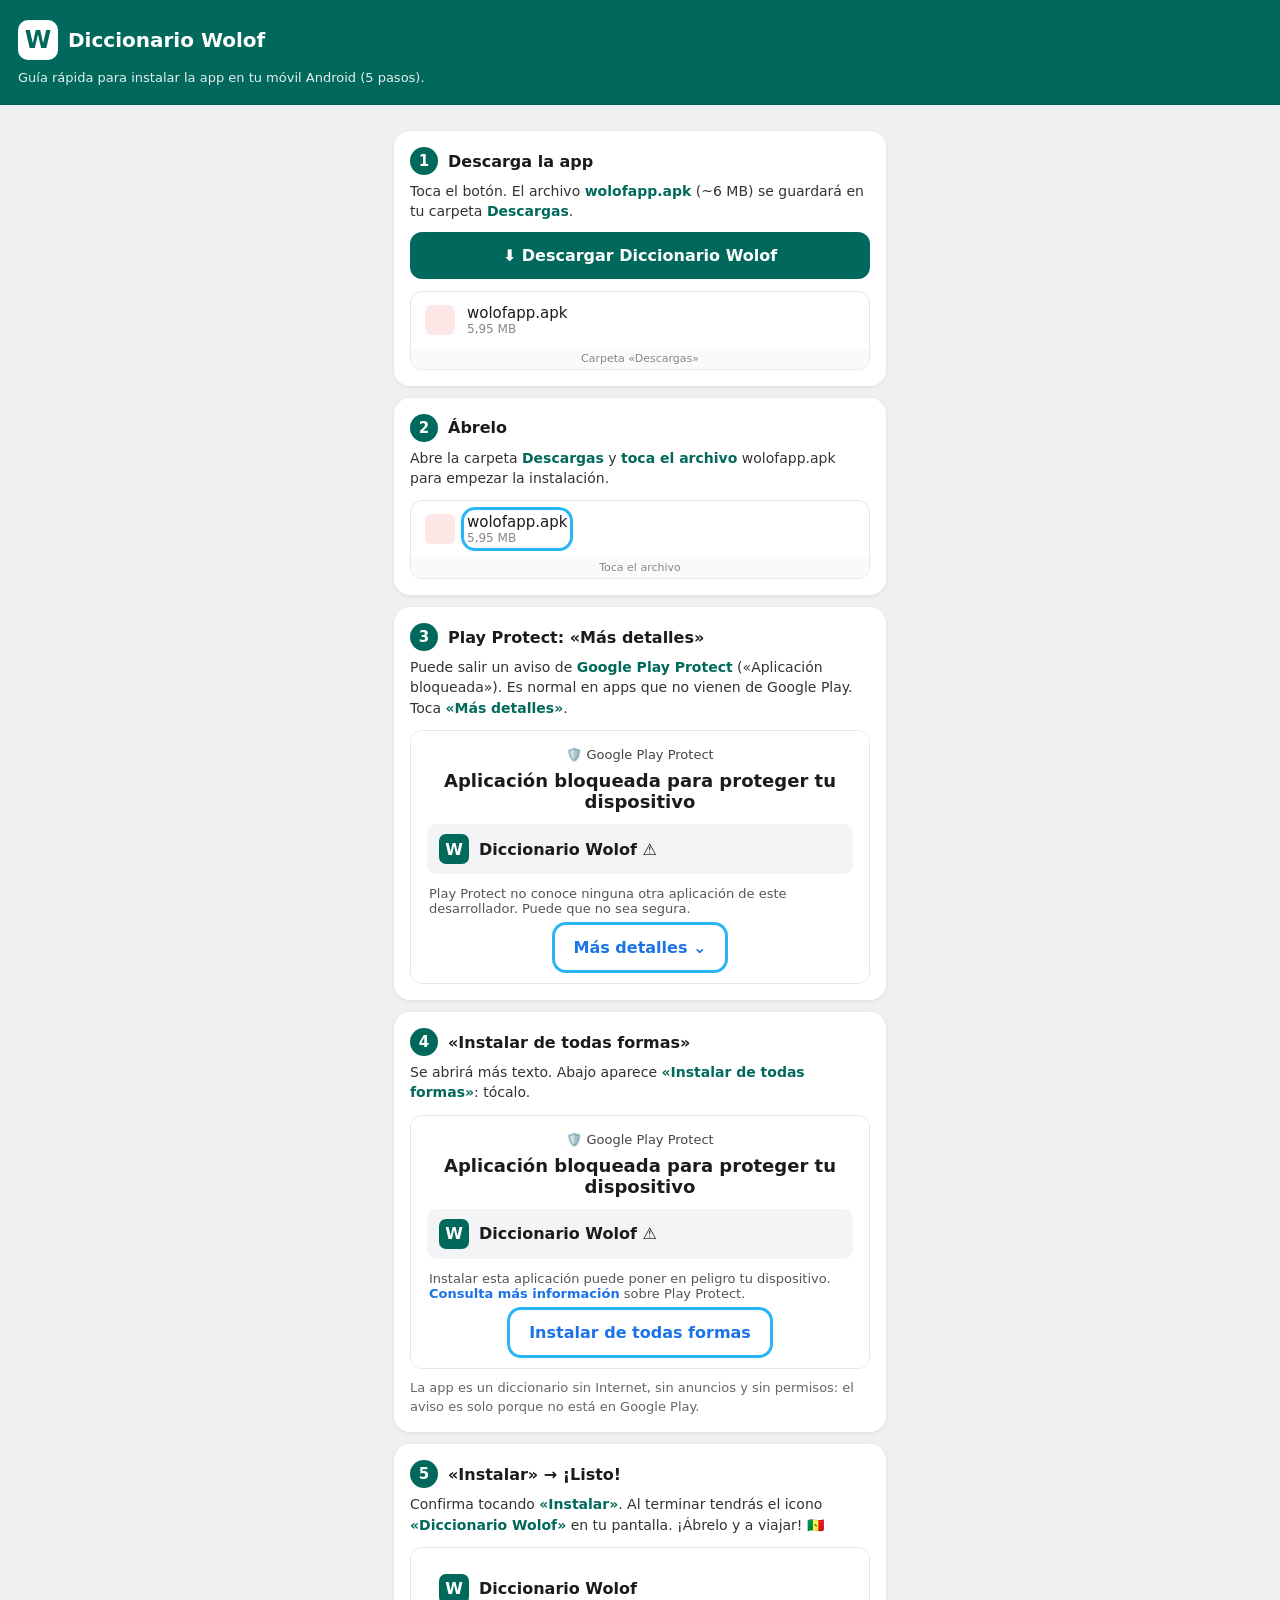
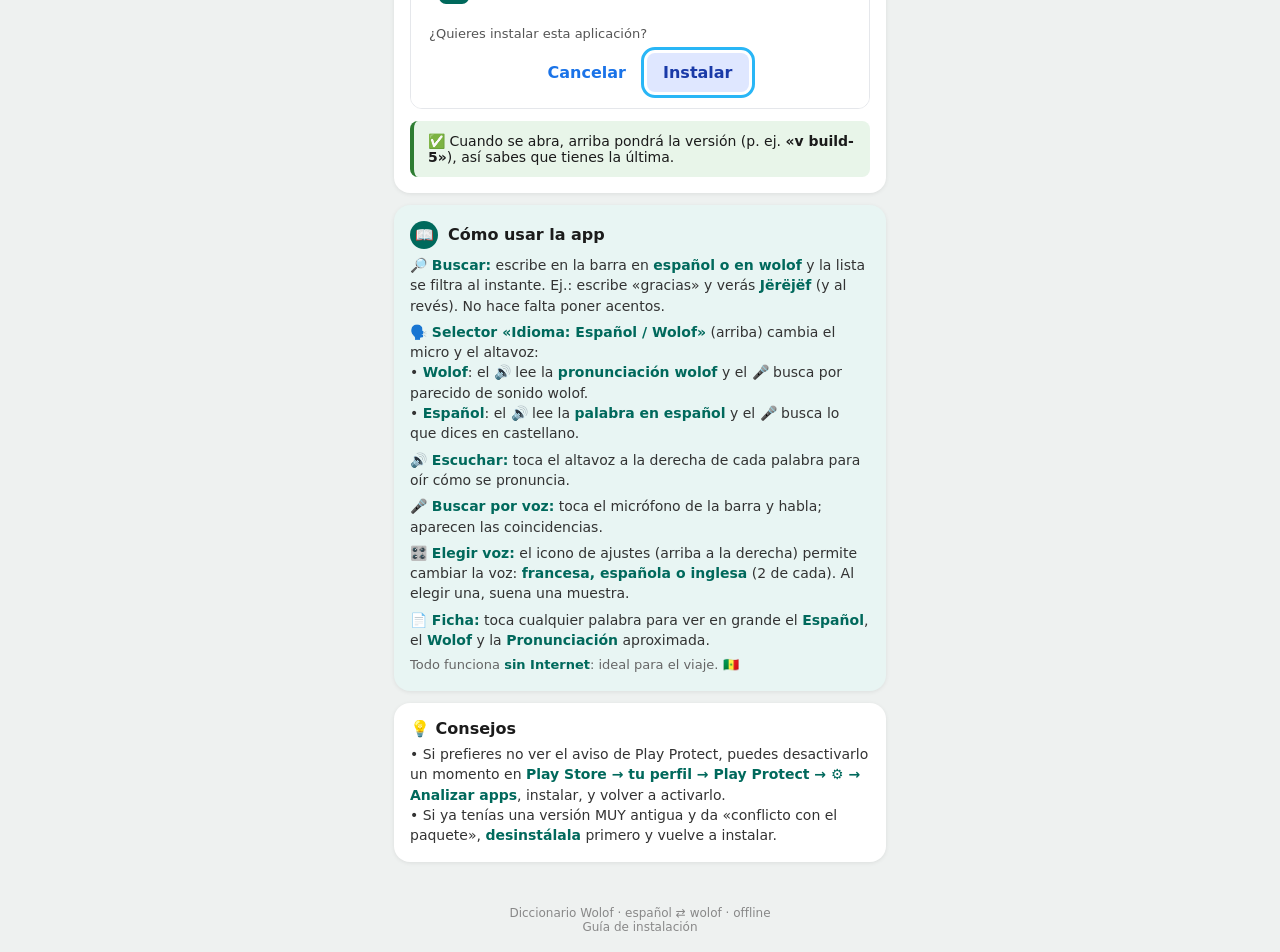
==== DiccionarioWolof/docs/COMO_INSTALAR.html @ 00aa9880 "Add mobile install + usage guide (docs/COMO_INSTALAR.html) - Mini-manual para móvil con los pasos de" ====
<!DOCTYPE html>
<html lang="es">
<head>
<meta charset="utf-8">
<meta name="viewport" content="width=device-width, initial-scale=1">
<title>Cómo instalar Diccionario Wolof</title>
<style>
  :root{ --green:#00695c; --ink:#1b1b1b; --soft:#f3f4f6; }
  *{ box-sizing:border-box; -webkit-tap-highlight-color:transparent; }
  body{ margin:0; font-family:system-ui,-apple-system,"Segoe UI",Roboto,sans-serif;
        background:#eef1f0; color:var(--ink); }
  header{ background:var(--green); color:#fff; padding:20px 18px; }
  header .ic{ display:inline-flex; width:40px; height:40px; border-radius:10px;
    background:#fff; color:var(--green); align-items:center; justify-content:center;
    font-weight:800; font-size:24px; vertical-align:middle; margin-right:10px; }
  header h1{ display:inline; font-size:20px; margin:0; vertical-align:middle; }
  header p{ margin:10px 0 0; font-size:13px; opacity:.9; }
  .wrap{ max-width:520px; margin:0 auto; padding:14px; }
  .step{ background:#fff; border-radius:16px; padding:16px; margin:12px 0;
    box-shadow:0 1px 4px rgba(0,0,0,.08); }
  .step h2{ font-size:16px; margin:0 0 6px; display:flex; align-items:center; gap:10px; }
  .num{ flex:none; width:28px; height:28px; border-radius:50%; background:var(--green);
    color:#fff; font-size:15px; display:flex; align-items:center; justify-content:center; }
  .step p{ margin:6px 0 0; font-size:14px; line-height:1.45; color:#333; }
  .step p b{ color:var(--green); }
  /* Botón grande de descarga */
  .dl{ display:block; text-align:center; background:var(--green); color:#fff;
    text-decoration:none; font-weight:700; padding:14px; border-radius:12px; margin-top:10px; }
  /* Maquetas (recreaciones de las pantallas) */
  .mock{ margin-top:12px; border:1px solid #e5e7eb; border-radius:12px; overflow:hidden; }
  .mockcap{ font-size:11px; color:#888; text-align:center; padding:4px; background:#fafafa; }
  /* Fila de Descargas */
  .file{ display:flex; align-items:center; gap:12px; padding:12px 14px; }
  .file .doc{ width:30px; height:30px; border-radius:6px; background:#fde7e7; }
  .file .nm{ font-size:15px; } .file .sz{ font-size:12px; color:#888; }
  .hl{ outline:3px solid #29b6f6; outline-offset:3px; border-radius:8px; }
  /* Diálogo Play Protect */
  .dlg{ background:#fff; padding:16px; }
  .dlg .pp{ text-align:center; font-size:13px; color:#444; }
  .dlg .ttl{ text-align:center; font-size:18px; font-weight:700; margin:8px 0 12px; }
  .chip{ display:flex; align-items:center; gap:10px; background:var(--soft);
    border-radius:10px; padding:10px 12px; font-weight:600; }
  .appic{ width:30px; height:30px; border-radius:7px; background:var(--green);
    color:#fff; font-weight:800; display:flex; align-items:center; justify-content:center; }
  .dlg .tx{ font-size:13px; color:#555; margin:12px 2px; }
  .link{ color:#1a73e8; font-weight:600; }
  .btnrow{ text-align:center; margin-top:8px; }
  .btn{ display:inline-block; padding:10px 16px; border-radius:8px; font-weight:700; }
  .btn.ghost{ color:#1a73e8; } .btn.fill{ background:#dfe7ff; color:#1a3aa8; }
  .ok{ background:#e8f5e9; border-left:4px solid #2e7d32; padding:12px 14px;
    border-radius:8px; font-size:14px; }
  footer{ text-align:center; font-size:12px; color:#888; padding:18px; }
</style>
</head>
<body>
<header>
  <div><span class="ic">W</span><h1>Diccionario Wolof</h1></div>
  <p>Guía rápida para instalar la app en tu móvil Android (5 pasos).</p>
</header>

<div class="wrap">

  <div class="step">
    <h2><span class="num">1</span> Descarga la app</h2>
    <p>Toca el botón. El archivo <b>wolofapp.apk</b> (~6&nbsp;MB) se guardará en
      tu carpeta <b>Descargas</b>.</p>
    <a class="dl" href="https://github.com/mqeurope-png/bomedia-forms/releases/latest/download/app-release.apk">⬇️ Descargar Diccionario Wolof</a>
    <div class="mock">
      <div class="file"><div class="doc"></div>
        <div><div class="nm">wolofapp.apk</div><div class="sz">5,95 MB</div></div>
      </div>
      <div class="mockcap">Carpeta «Descargas»</div>
    </div>
  </div>

  <div class="step">
    <h2><span class="num">2</span> Ábrelo</h2>
    <p>Abre la carpeta <b>Descargas</b> y <b>toca el archivo</b> wolofapp.apk para
      empezar la instalación.</p>
    <div class="mock">
      <div class="file"><div class="doc"></div>
        <div class="hl"><div class="nm">wolofapp.apk</div><div class="sz">5,95 MB</div></div>
      </div>
      <div class="mockcap">Toca el archivo</div>
    </div>
  </div>

  <div class="step">
    <h2><span class="num">3</span> Play Protect: «Más detalles»</h2>
    <p>Puede salir un aviso de <b>Google Play Protect</b> («Aplicación bloqueada»).
      Es normal en apps que no vienen de Google Play. Toca <b>«Más detalles»</b>.</p>
    <div class="mock"><div class="dlg">
      <div class="pp">🛡️ Google Play Protect</div>
      <div class="ttl">Aplicación bloqueada para proteger tu dispositivo</div>
      <div class="chip"><span class="appic">W</span> Diccionario Wolof ⚠️</div>
      <div class="tx">Play Protect no conoce ninguna otra aplicación de este desarrollador. Puede que no sea segura.</div>
      <div class="btnrow"><span class="btn ghost hl">Más detalles ⌄</span></div>
    </div></div>
  </div>

  <div class="step">
    <h2><span class="num">4</span> «Instalar de todas formas»</h2>
    <p>Se abrirá más texto. Abajo aparece <b>«Instalar de todas formas»</b>: tócalo.</p>
    <div class="mock"><div class="dlg">
      <div class="pp">🛡️ Google Play Protect</div>
      <div class="ttl">Aplicación bloqueada para proteger tu dispositivo</div>
      <div class="chip"><span class="appic">W</span> Diccionario Wolof ⚠️</div>
      <div class="tx">Instalar esta aplicación puede poner en peligro tu dispositivo.
        <span class="link">Consulta más información</span> sobre Play Protect.</div>
      <div class="btnrow"><span class="btn ghost hl">Instalar de todas formas</span></div>
    </div></div>
    <p style="margin-top:10px;font-size:13px;color:#666;">La app es un diccionario
      sin Internet, sin anuncios y sin permisos: el aviso es solo porque no está
      en Google Play.</p>
  </div>

  <div class="step">
    <h2><span class="num">5</span> «Instalar» → ¡Listo!</h2>
    <p>Confirma tocando <b>«Instalar»</b>. Al terminar tendrás el icono
      <b>«Diccionario Wolof»</b> en tu pantalla. ¡Ábrelo y a viajar! 🇸🇳</p>
    <div class="mock"><div class="dlg">
      <div class="chip" style="background:#fff;"><span class="appic">W</span> Diccionario Wolof</div>
      <div class="tx">¿Quieres instalar esta aplicación?</div>
      <div class="btnrow">
        <span class="btn ghost">Cancelar</span>
        <span class="btn fill hl">Instalar</span>
      </div>
    </div></div>
    <div class="ok" style="margin-top:12px;">✅ Cuando se abra, arriba pondrá la
      versión (p. ej. <b>«v build-5»</b>), así sabes que tienes la última.</div>
  </div>

  <div class="step" style="background:#e8f5f3;">
    <h2><span class="num">📖</span> Cómo usar la app</h2>
    <p><b>🔎 Buscar:</b> escribe en la barra en <b>español o en wolof</b> y la
      lista se filtra al instante. Ej.: escribe «gracias» y verás <b>Jërëjëf</b>
      (y al revés). No hace falta poner acentos.</p>
    <p><b>🗣️ Selector «Idioma: Español / Wolof»</b> (arriba) cambia el micro y el
      altavoz:<br>
      • <b>Wolof</b>: el 🔊 lee la <b>pronunciación wolof</b> y el 🎤 busca por
      parecido de sonido wolof.<br>
      • <b>Español</b>: el 🔊 lee la <b>palabra en español</b> y el 🎤 busca lo
      que dices en castellano.</p>
    <p><b>🔊 Escuchar:</b> toca el altavoz a la derecha de cada palabra para oír
      cómo se pronuncia.</p>
    <p><b>🎤 Buscar por voz:</b> toca el micrófono de la barra y habla; aparecen
      las coincidencias.</p>
    <p><b>🎛️ Elegir voz:</b> el icono de ajustes (arriba a la derecha) permite
      cambiar la voz: <b>francesa, española o inglesa</b> (2 de cada). Al elegir
      una, suena una muestra.</p>
    <p><b>📄 Ficha:</b> toca cualquier palabra para ver en grande el <b>Español</b>,
      el <b>Wolof</b> y la <b>Pronunciación</b> aproximada.</p>
    <p style="font-size:13px;color:#666;">Todo funciona <b>sin Internet</b>: ideal
      para el viaje. 🇸🇳</p>
  </div>

  <div class="step">
    <h2>💡 Consejos</h2>
    <p>• Si prefieres no ver el aviso de Play Protect, puedes desactivarlo un
      momento en <b>Play Store → tu perfil → Play Protect → ⚙️ → Analizar apps</b>,
      instalar, y volver a activarlo.<br>
      • Si ya tenías una versión MUY antigua y da «conflicto con el paquete»,
      <b>desinstálala</b> primero y vuelve a instalar.</p>
  </div>

</div>

<footer>Diccionario Wolof · español ⇄ wolof · offline<br>Guía de instalación</footer>
</body>
</html>
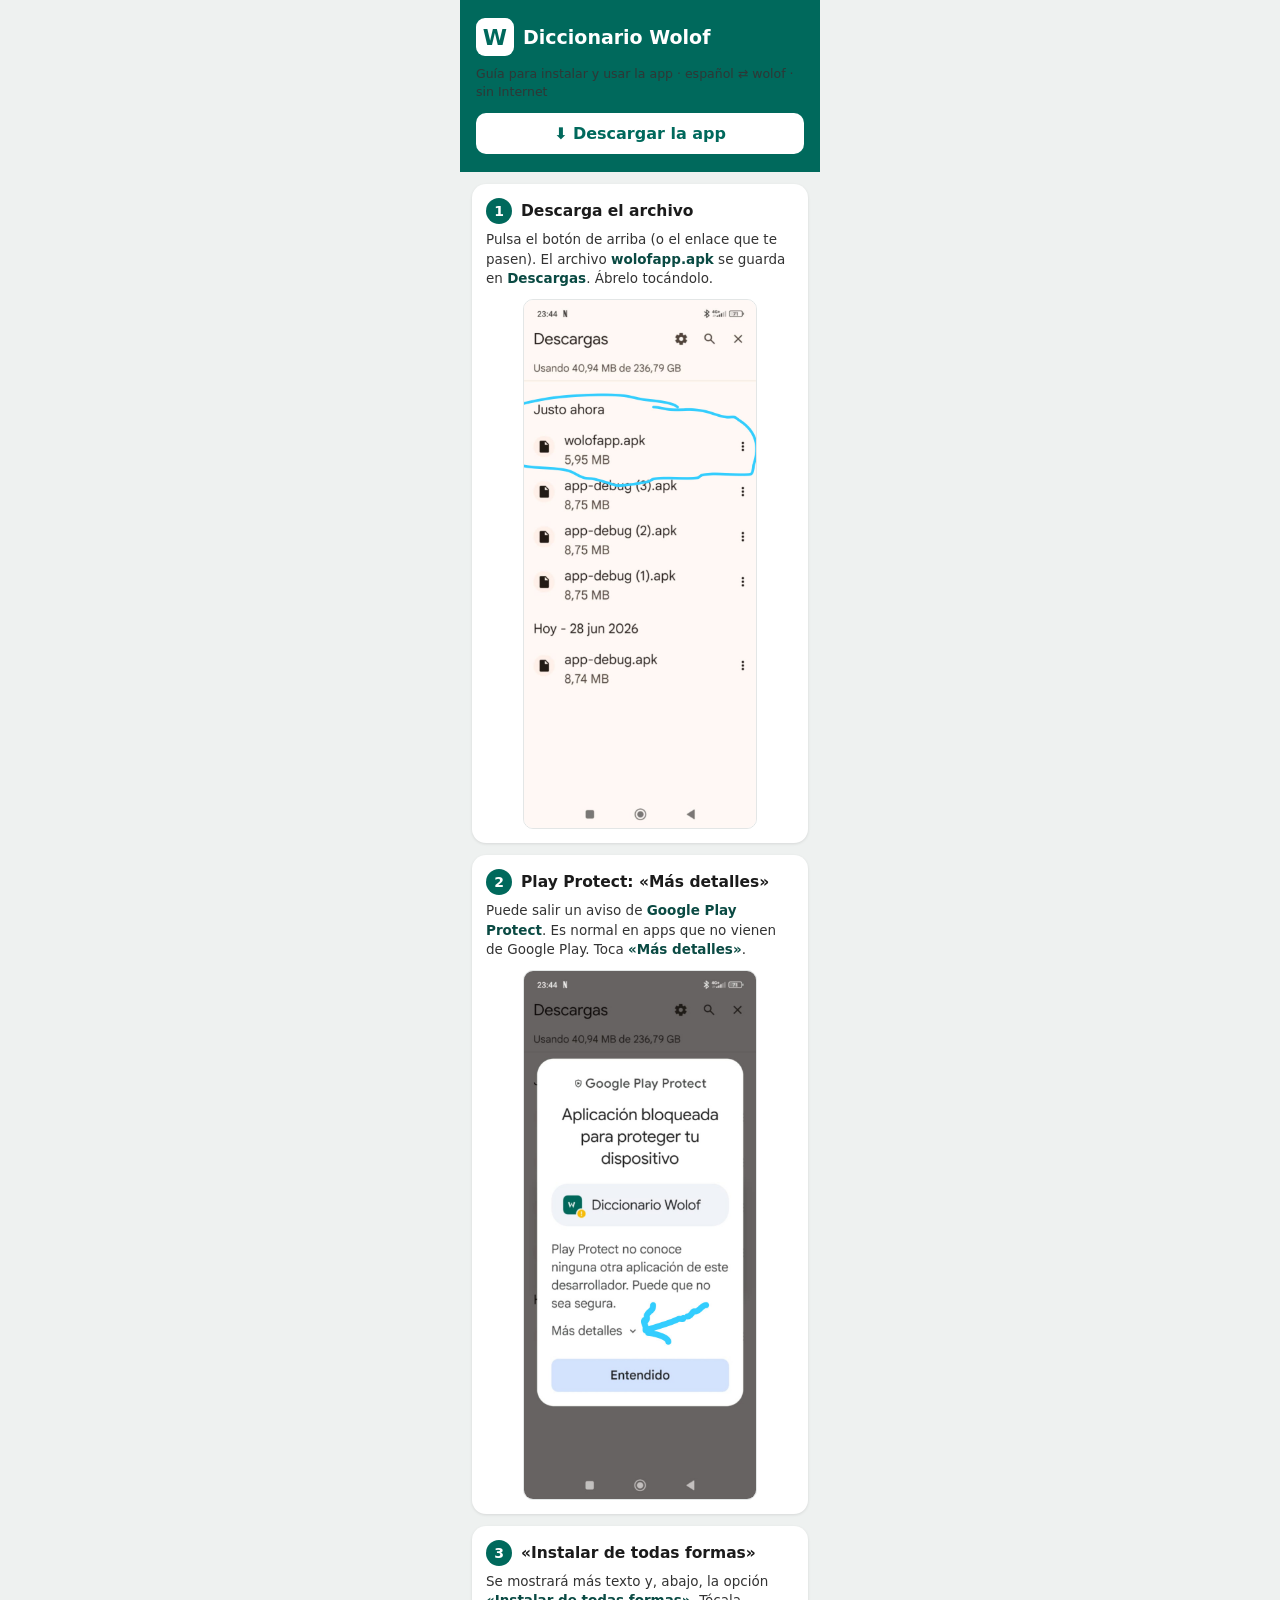
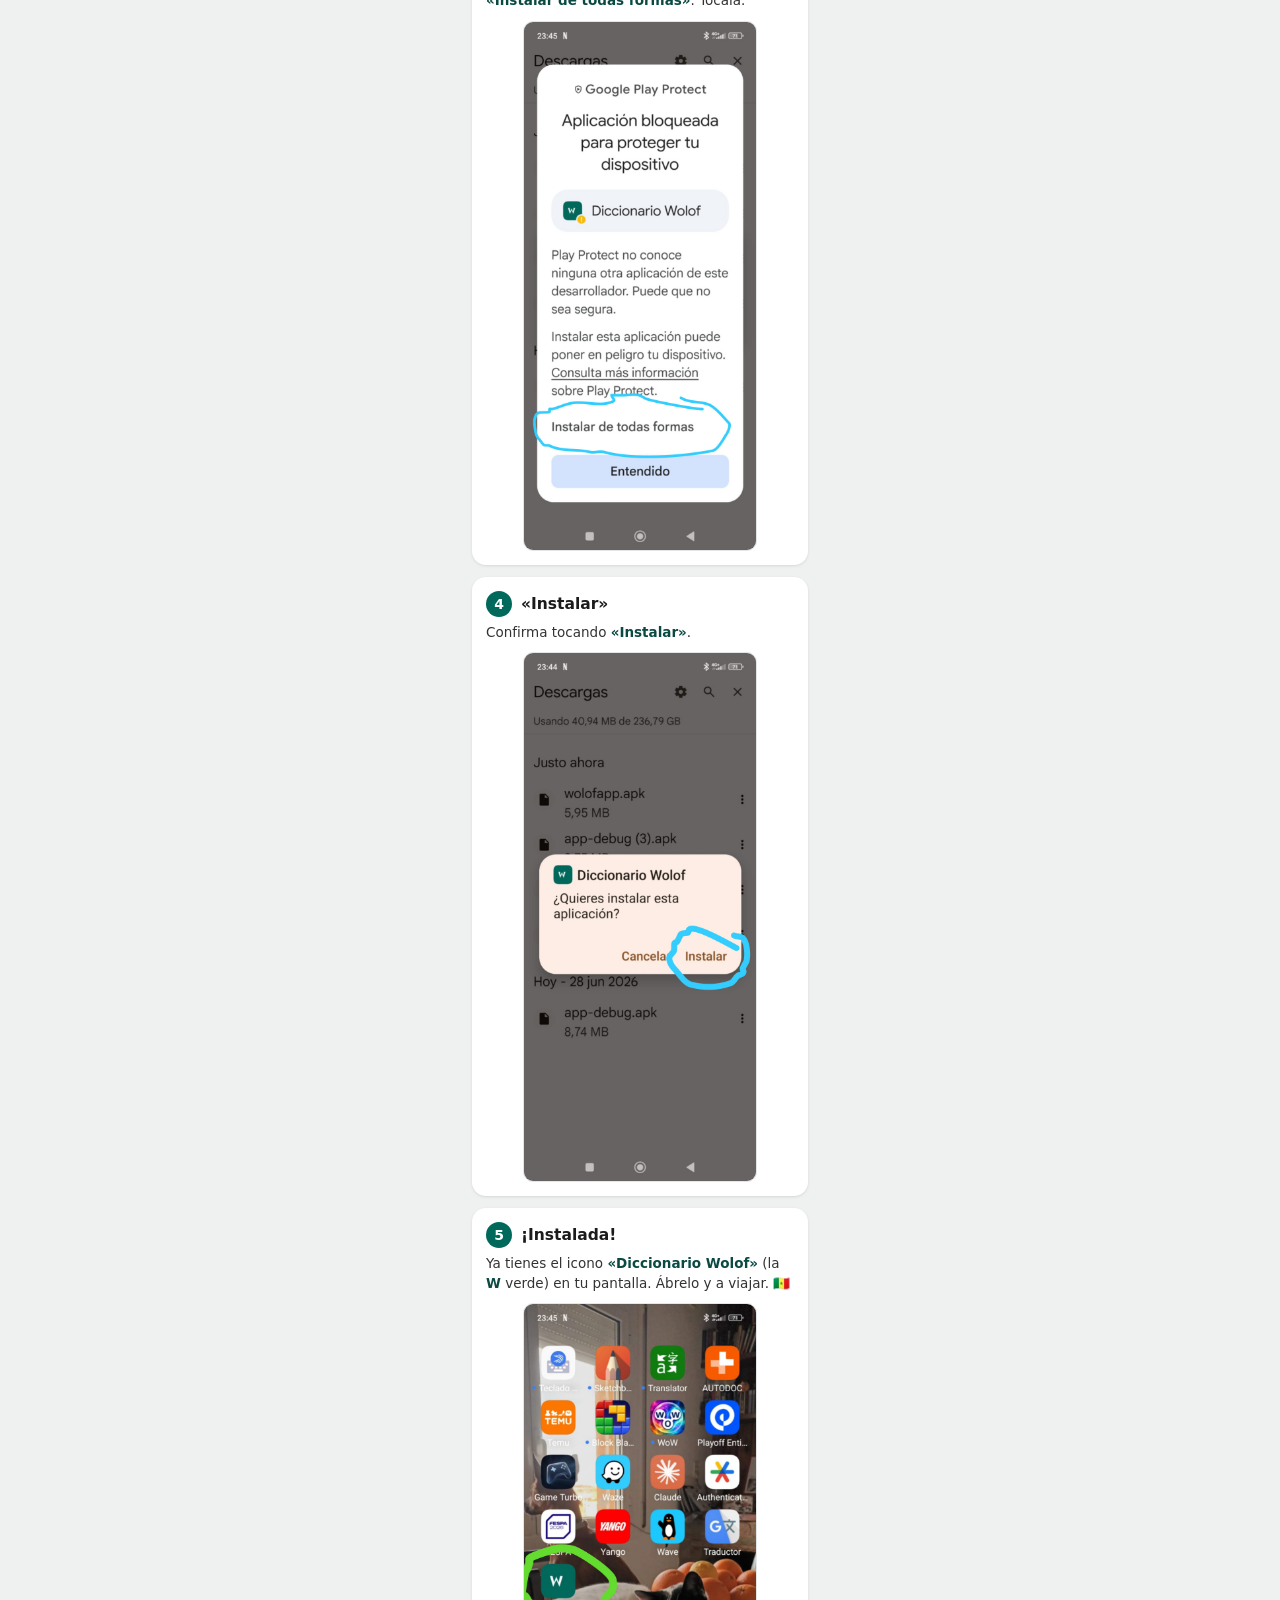
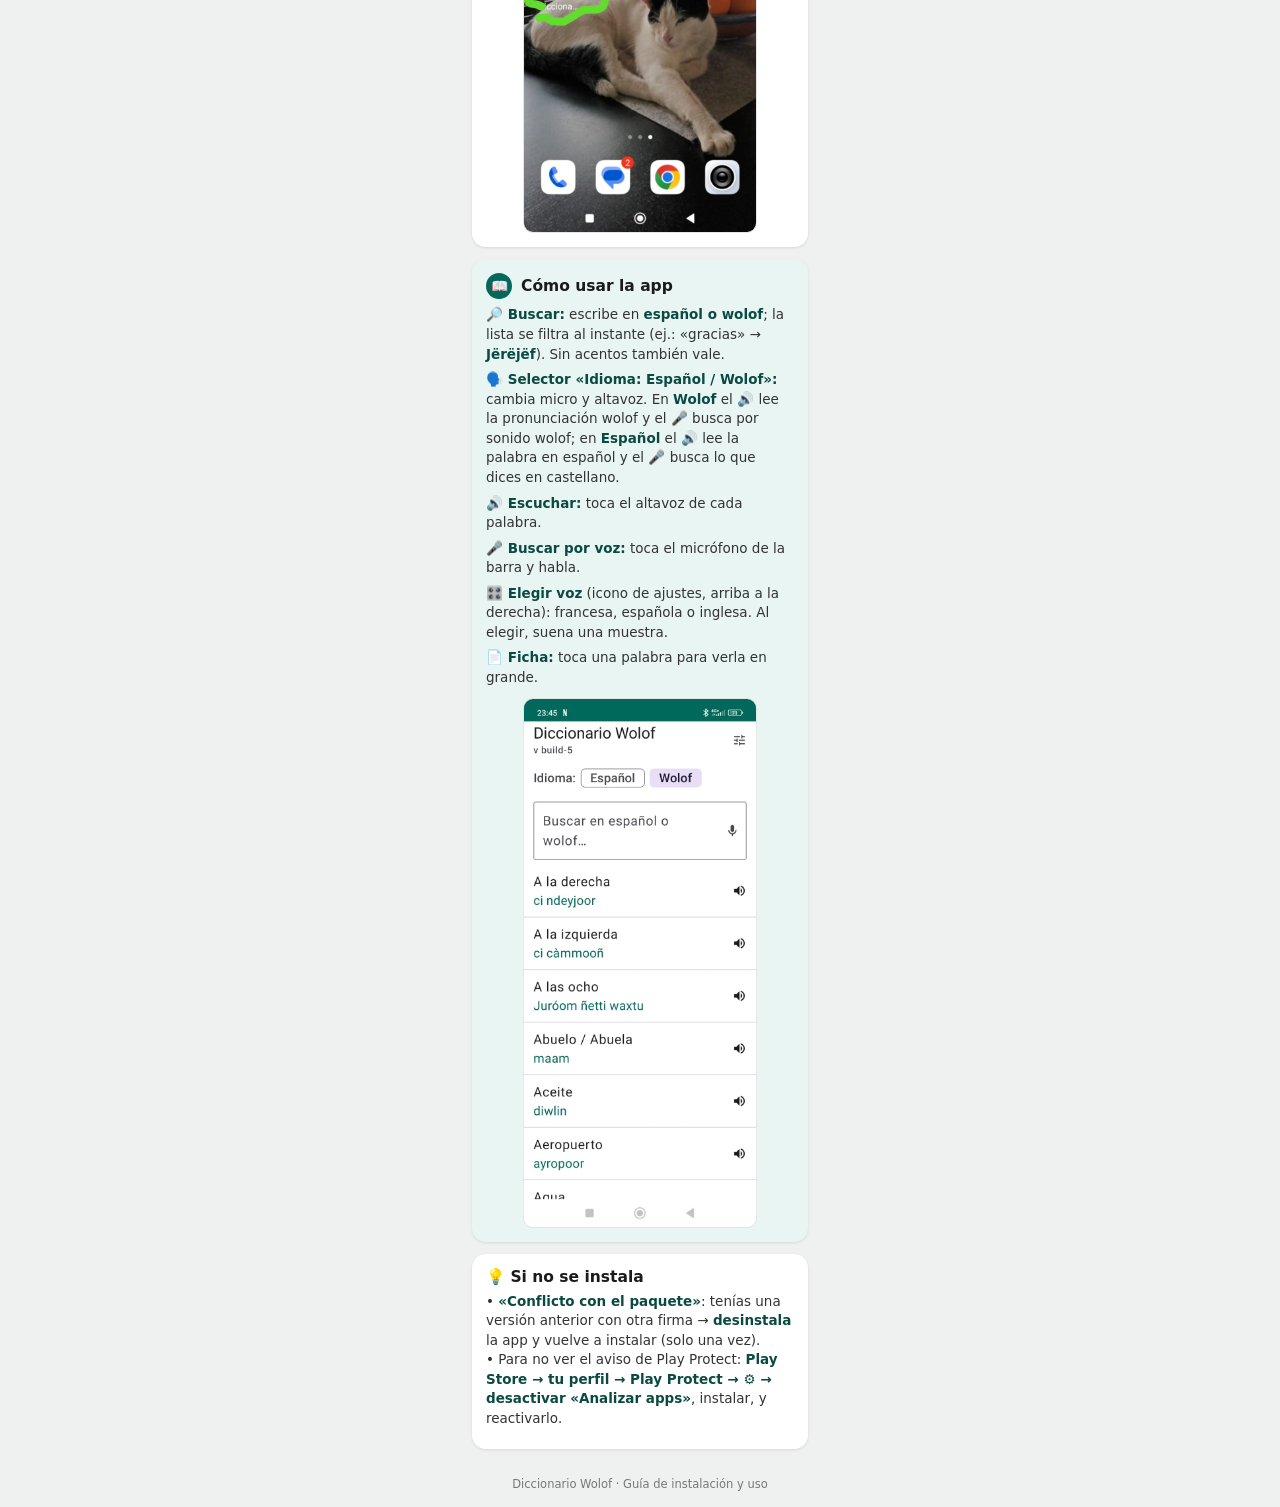
==== commit 9b0ffdcf: "Install/usage guide with the user's REAL screenshots + phone-size PDF - docs/COMO_INSTALAR.html ahor" ====
--- a/DiccionarioWolof/docs/COMO_INSTALAR.html
+++ b/DiccionarioWolof/docs/COMO_INSTALAR.html
@@ -3,168 +3,87 @@
 <head>
 <meta charset="utf-8">
 <meta name="viewport" content="width=device-width, initial-scale=1">
-<title>Cómo instalar Diccionario Wolof</title>
+<title>Diccionario Wolof — Guía de instalación y uso</title>
 <style>
-  :root{ --green:#00695c; --ink:#1b1b1b; --soft:#f3f4f6; }
-  *{ box-sizing:border-box; -webkit-tap-highlight-color:transparent; }
-  body{ margin:0; font-family:system-ui,-apple-system,"Segoe UI",Roboto,sans-serif;
-        background:#eef1f0; color:var(--ink); }
-  header{ background:var(--green); color:#fff; padding:20px 18px; }
-  header .ic{ display:inline-flex; width:40px; height:40px; border-radius:10px;
+  @page { size: 360px 740px; margin: 0; }
+  :root{ --green:#00695c; }
+  *{ box-sizing:border-box; }
+  html,body{ margin:0; }
+  body{ font-family:system-ui,-apple-system,"Segoe UI",Roboto,sans-serif;
+    color:#1b1b1b; background:#eef1f0; -webkit-print-color-adjust:exact; print-color-adjust:exact; }
+  .page{ width:360px; margin:0 auto; }
+  header{ background:var(--green); color:#fff; padding:18px 16px; }
+  header .ic{ display:inline-flex; width:38px; height:38px; border-radius:9px;
     background:#fff; color:var(--green); align-items:center; justify-content:center;
-    font-weight:800; font-size:24px; vertical-align:middle; margin-right:10px; }
-  header h1{ display:inline; font-size:20px; margin:0; vertical-align:middle; }
-  header p{ margin:10px 0 0; font-size:13px; opacity:.9; }
-  .wrap{ max-width:520px; margin:0 auto; padding:14px; }
-  .step{ background:#fff; border-radius:16px; padding:16px; margin:12px 0;
-    box-shadow:0 1px 4px rgba(0,0,0,.08); }
-  .step h2{ font-size:16px; margin:0 0 6px; display:flex; align-items:center; gap:10px; }
-  .num{ flex:none; width:28px; height:28px; border-radius:50%; background:var(--green);
-    color:#fff; font-size:15px; display:flex; align-items:center; justify-content:center; }
-  .step p{ margin:6px 0 0; font-size:14px; line-height:1.45; color:#333; }
-  .step p b{ color:var(--green); }
-  /* Botón grande de descarga */
-  .dl{ display:block; text-align:center; background:var(--green); color:#fff;
-    text-decoration:none; font-weight:700; padding:14px; border-radius:12px; margin-top:10px; }
-  /* Maquetas (recreaciones de las pantallas) */
-  .mock{ margin-top:12px; border:1px solid #e5e7eb; border-radius:12px; overflow:hidden; }
-  .mockcap{ font-size:11px; color:#888; text-align:center; padding:4px; background:#fafafa; }
-  /* Fila de Descargas */
-  .file{ display:flex; align-items:center; gap:12px; padding:12px 14px; }
-  .file .doc{ width:30px; height:30px; border-radius:6px; background:#fde7e7; }
-  .file .nm{ font-size:15px; } .file .sz{ font-size:12px; color:#888; }
-  .hl{ outline:3px solid #29b6f6; outline-offset:3px; border-radius:8px; }
-  /* Diálogo Play Protect */
-  .dlg{ background:#fff; padding:16px; }
-  .dlg .pp{ text-align:center; font-size:13px; color:#444; }
-  .dlg .ttl{ text-align:center; font-size:18px; font-weight:700; margin:8px 0 12px; }
-  .chip{ display:flex; align-items:center; gap:10px; background:var(--soft);
-    border-radius:10px; padding:10px 12px; font-weight:600; }
-  .appic{ width:30px; height:30px; border-radius:7px; background:var(--green);
-    color:#fff; font-weight:800; display:flex; align-items:center; justify-content:center; }
-  .dlg .tx{ font-size:13px; color:#555; margin:12px 2px; }
-  .link{ color:#1a73e8; font-weight:600; }
-  .btnrow{ text-align:center; margin-top:8px; }
-  .btn{ display:inline-block; padding:10px 16px; border-radius:8px; font-weight:700; }
-  .btn.ghost{ color:#1a73e8; } .btn.fill{ background:#dfe7ff; color:#1a3aa8; }
-  .ok{ background:#e8f5e9; border-left:4px solid #2e7d32; padding:12px 14px;
-    border-radius:8px; font-size:14px; }
-  footer{ text-align:center; font-size:12px; color:#888; padding:18px; }
+    font-weight:800; font-size:22px; vertical-align:middle; margin-right:9px; }
+  header h1{ display:inline; font-size:19px; margin:0; vertical-align:middle; }
+  header p{ margin:9px 0 0; font-size:12.5px; opacity:.92; }
+  .dl{ display:block; text-align:center; background:#fff; color:var(--green);
+    font-weight:800; text-decoration:none; padding:11px; border-radius:10px; margin-top:12px; }
+  .card{ background:#fff; border-radius:14px; padding:14px; margin:12px;
+    box-shadow:0 1px 3px rgba(0,0,0,.10); break-inside:avoid; }
+  .card.intro{ background:#e8f5f3; }
+  h2{ font-size:15.5px; margin:0 0 6px; display:flex; align-items:center; gap:9px; }
+  .num{ flex:none; width:26px; height:26px; border-radius:50%; background:var(--green);
+    color:#fff; font-size:14px; display:flex; align-items:center; justify-content:center; }
+  p{ font-size:13.5px; line-height:1.45; margin:6px 0; color:#333; }
+  p b{ color:#0a4a43; }
+  .shot{ display:block; max-width:100%; max-height:530px; width:auto;
+    margin:10px auto 0; border:1px solid #e3e6e6; border-radius:10px; }
+  .note{ font-size:12px; color:#666; }
+  footer{ text-align:center; font-size:11.5px; color:#777; padding:16px; }
 </style>
 </head>
 <body>
-<header>
-  <div><span class="ic">W</span><h1>Diccionario Wolof</h1></div>
-  <p>Guía rápida para instalar la app en tu móvil Android (5 pasos).</p>
-</header>
+<div class="page">
 
-<div class="wrap">
+  <header>
+    <div><span class="ic">W</span><h1>Diccionario Wolof</h1></div>
+    <p>Guía para instalar y usar la app · español ⇄ wolof · sin Internet</p>
+    <a class="dl" href="https://github.com/mqeurope-png/bomedia-forms/releases/latest/download/app-release.apk">⬇️ Descargar la app</a>
+  </header>
 
-  <div class="step">
-    <h2><span class="num">1</span> Descarga la app</h2>
-    <p>Toca el botón. El archivo <b>wolofapp.apk</b> (~6&nbsp;MB) se guardará en
-      tu carpeta <b>Descargas</b>.</p>
-    <a class="dl" href="https://github.com/mqeurope-png/bomedia-forms/releases/latest/download/app-release.apk">⬇️ Descargar Diccionario Wolof</a>
-    <div class="mock">
-      <div class="file"><div class="doc"></div>
-        <div><div class="nm">wolofapp.apk</div><div class="sz">5,95 MB</div></div>
-      </div>
-      <div class="mockcap">Carpeta «Descargas»</div>
-    </div>
-  </div>
+  <section class="card">
+    <h2><span class="num">1</span> Descarga el archivo</h2>
+    <p>Pulsa el botón de arriba (o el enlace que te pasen). El archivo <b>wolofapp.apk</b> se guarda en <b>Descargas</b>. Ábrelo tocándolo.</p>
+    <img class="shot" src="[data-uri]" alt="Paso 1">
+  </section>
+  <section class="card">
+    <h2><span class="num">2</span> Play Protect: «Más detalles»</h2>
+    <p>Puede salir un aviso de <b>Google Play Protect</b>. Es normal en apps que no vienen de Google Play. Toca <b>«Más detalles»</b>.</p>
+    <img class="shot" src="[data-uri]